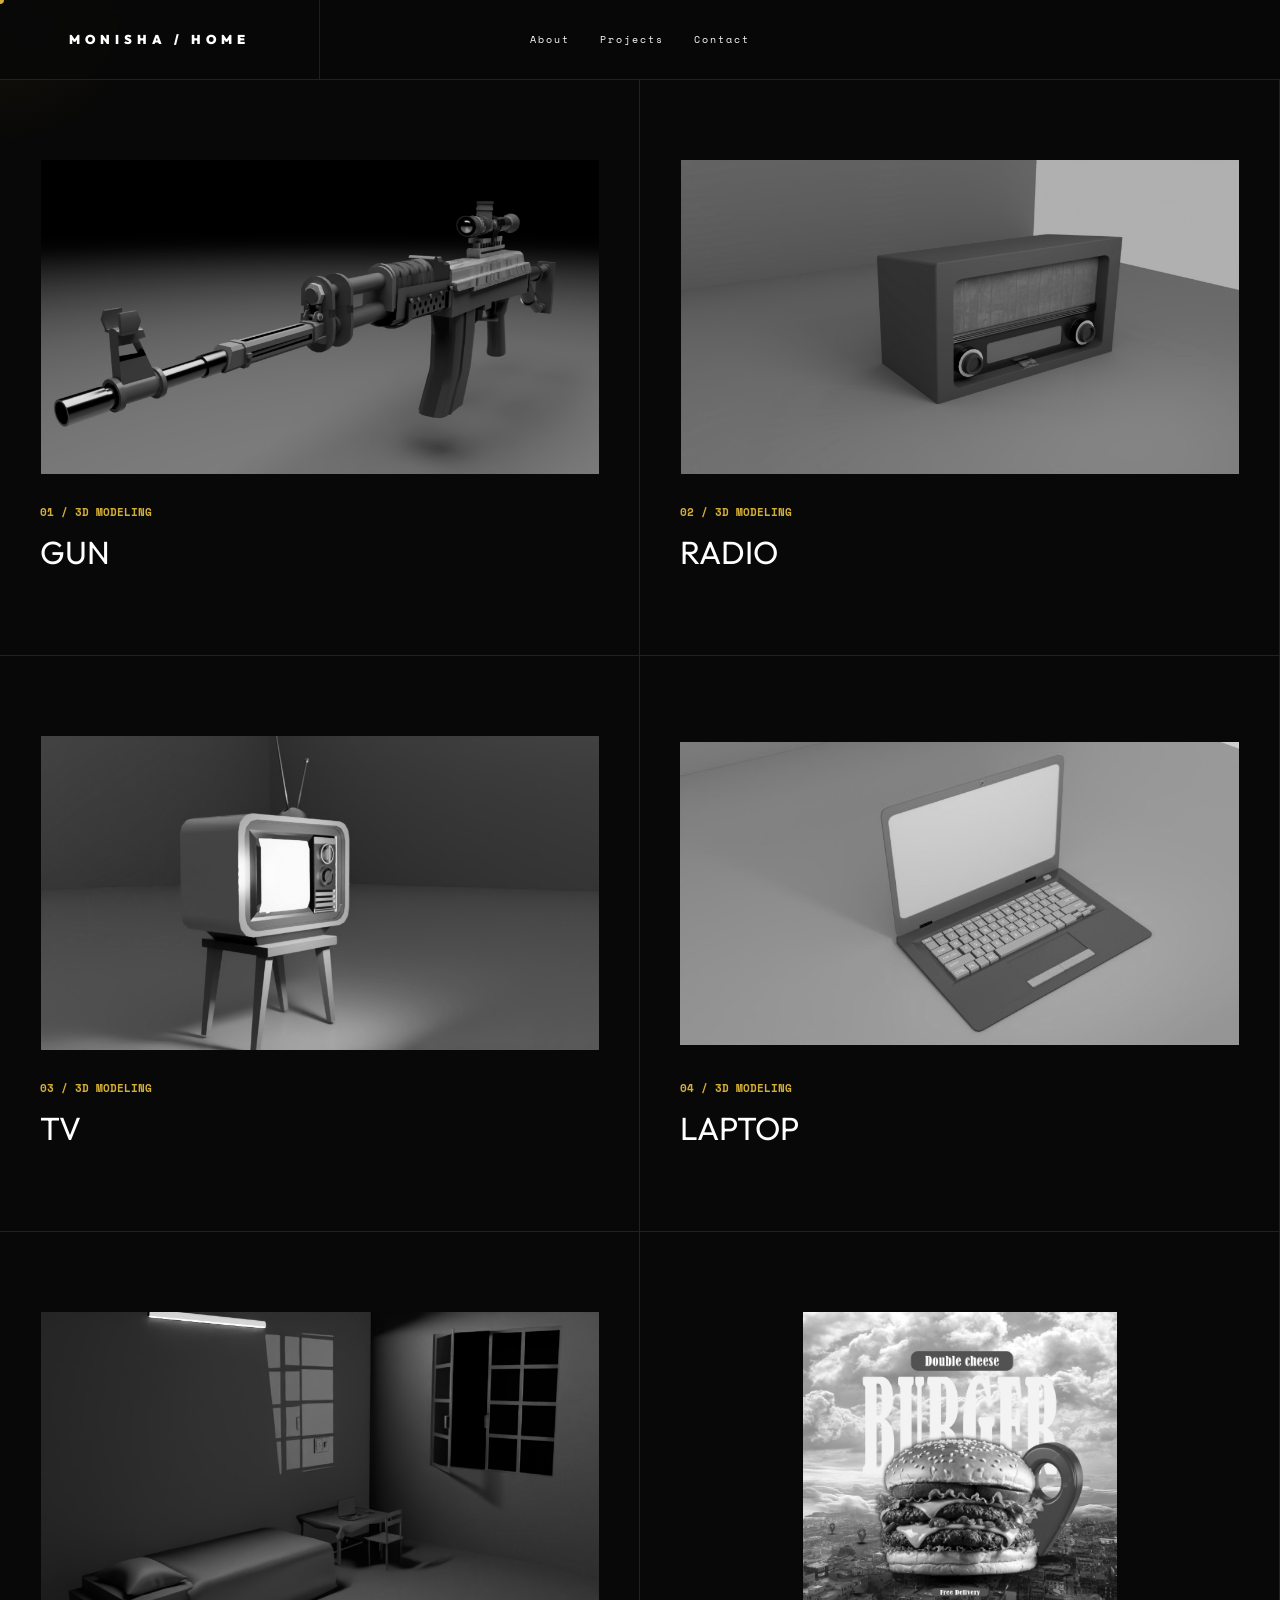
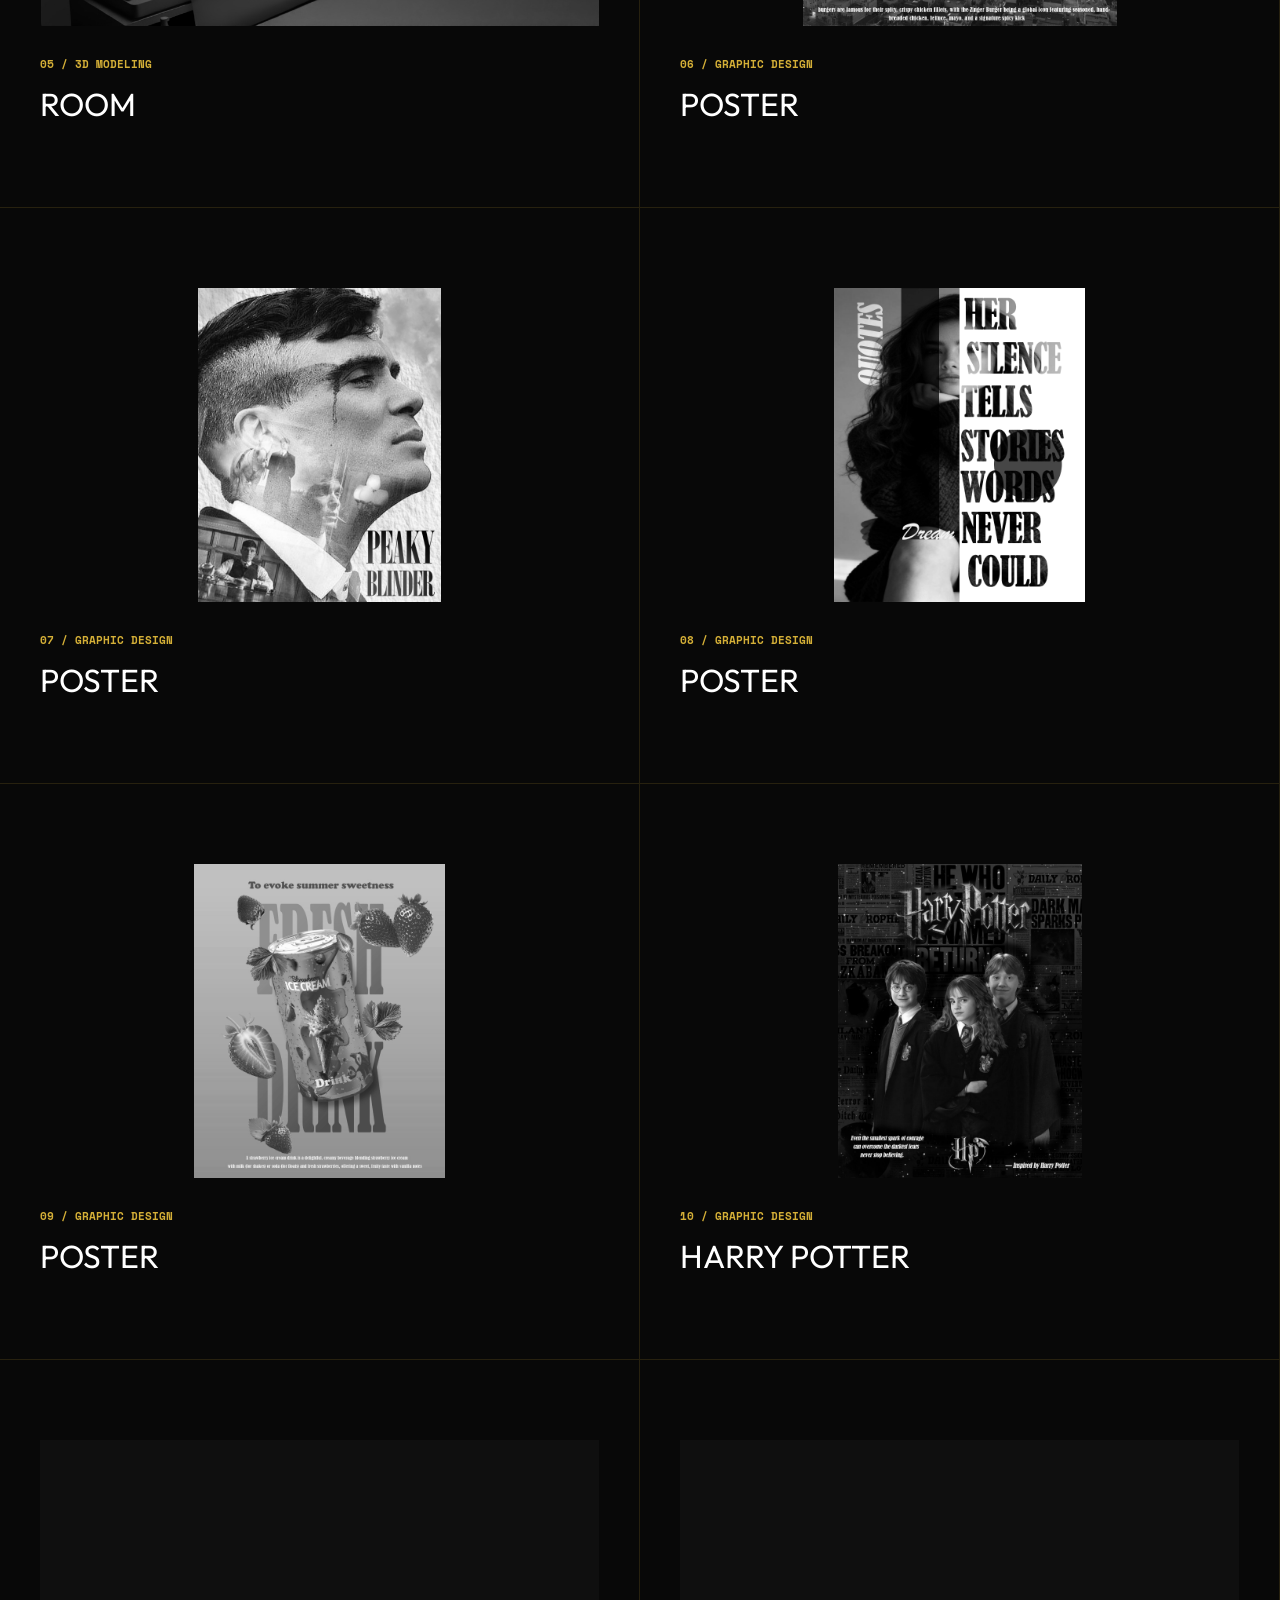
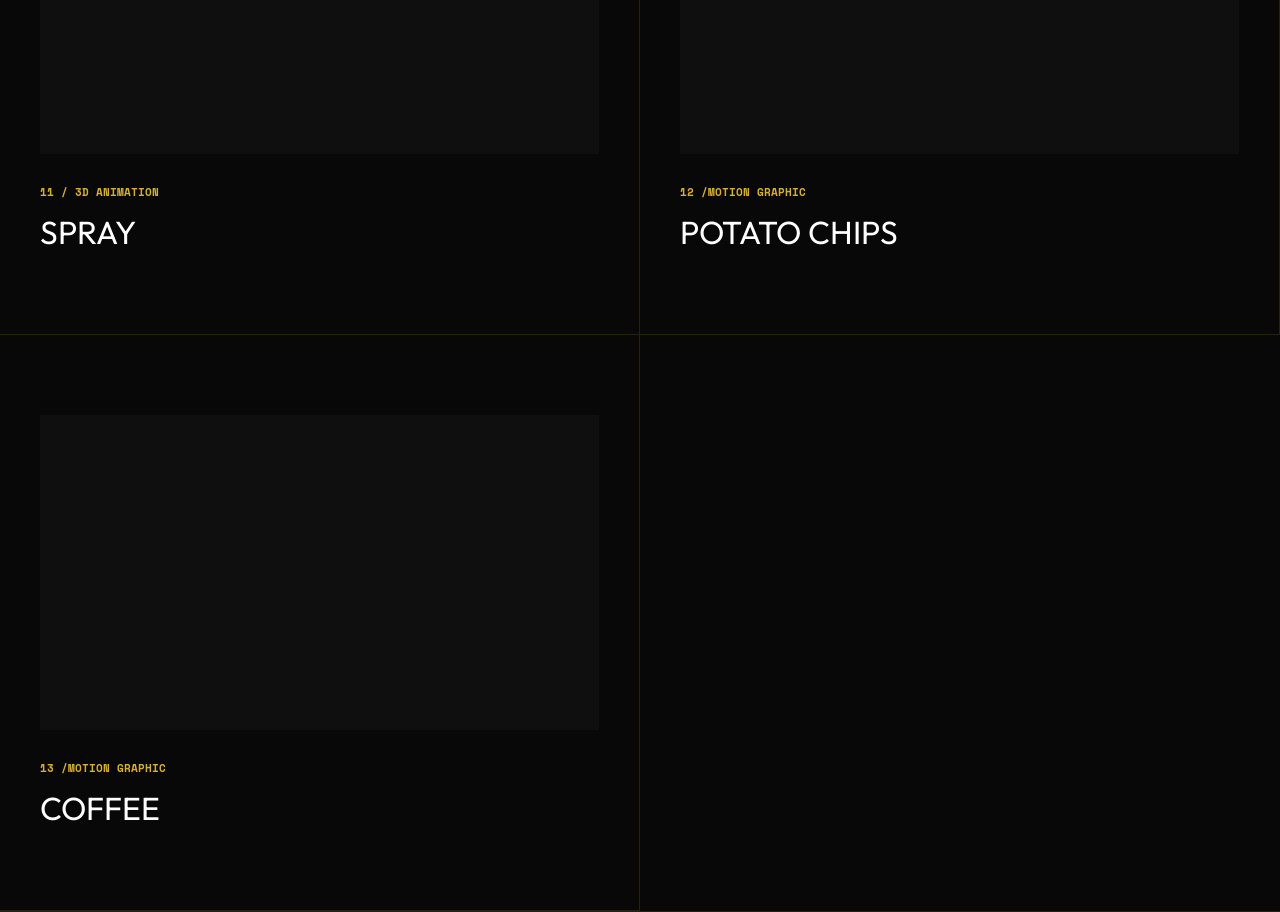
==== Project/index.html @ 7245f934 "portfolio" ====
<!DOCTYPE html>
<html lang="en">

<head>
    <meta charset="UTF-8">
    <meta name="viewport" content="width=device-width, initial-scale=1.0">
    <title>MONISHA | Portfolio</title>
    <link
        href="https://fonts.googleapis.com/css2?family=Cormorant+Garamond:ital,wght@1,600&family=Outfit:wght@100;400;900&family=Space+Mono&display=swap"
        rel="stylesheet">

    <style>
        :root {
            --bg: #080808;
            --accent: #d4af37;
            --text: #ffffff;
            --border: rgba(212, 175, 55, 0.15);
        }

        * {
            margin: 0;
            padding: 0;
            box-sizing: border-box;
            cursor: none;
        }

        html {
            scroll-behavior: smooth;
        }

        body {
            background-color: var(--bg);
            color: var(--text);
            font-family: 'Outfit', sans-serif;
            line-height: 1.4;
        }

        #cursor {
            position: fixed;
            width: 300px;
            height: 300px;
            background: radial-gradient(circle, rgba(212, 175, 55, 0.08) 0%, transparent 70%);
            border-radius: 50%;
            pointer-events: none;
            z-index: 1;
            transform: translate(-50%, -50%);
            transition: transform 0.1s ease-out;
        }

        #cursor-point {
            position: fixed;
            width: 8px;
            height: 8px;
            background: var(--accent);
            border-radius: 50%;
            pointer-events: none;
            z-index: 10001;
            transform: translate(-50%, -50%);
        }

        nav {
            position: fixed;
            width: 100%;
            height: 80px;
            display: grid;
            grid-template-columns: 1fr 2fr 1fr;
            border-bottom: 1px solid var(--border);
            background: rgba(8, 8, 8, 0.9);
            backdrop-filter: blur(10px);
            z-index: 1000;
        }

        .nav-box {
            display: flex;
            align-items: center;
            justify-content: center;
            border-right: 1px solid var(--border);
        }

        .nav-box:last-child {
            border-right: none;
        }

        .nav-logo {
            font-weight: 900;
            letter-spacing: 5px;
            font-size: 0.8rem;
            color: white;
            text-decoration: none;
        }

        .nav-links a {
            text-decoration: none;
            color: var(--text);
            font-family: 'Space Mono';
            font-size: 0.65rem;
            margin: 0 15px;
            letter-spacing: 2px;
        }

        .work-grid {
            display: grid;
            grid-template-columns: 1fr 1fr;
            border-bottom: 1px solid var(--border);
            padding-top: 80px;
        }

        .work-item {
            border-right: 1px solid var(--border);
            border-bottom: 1px solid var(--border);
            padding: 80px 40px;
            position: relative;
            overflow: hidden;
            transition: 0.5s ease;
        }

        .work-item:hover {
            background: rgba(212, 175, 55, 0.03);
        }

        .work-img {
            width: 100%;
            aspect-ratio: 16/9;
            background-color: #0f0f0f;
            margin-bottom: 30px;
            filter: saturate(0);
            transition: 0.8s ease;
            background-size: contain !important;
            background-repeat: no-repeat !important;
            background-position: center !important;
            /* Added for video support */
            object-fit: contain;
            display: block;
        }

        .work-item:hover .work-img {
            filter: saturate(1);
            transform: scale(1.02);
        }

        .work-info h3 {
            font-family: 'Space Mono';
            font-size: 0.7rem;
            color: var(--accent);
            margin-bottom: 10px;
        }

        .work-info h2 {
            font-size: 2rem;
            font-weight: 400;
            text-transform: uppercase;
        }

        @media (max-width: 768px) {

            .work-grid,
            nav {
                grid-template-columns: 1fr;
            }

            #cursor,
            #cursor-point {
                display: none;
            }

            * {
                cursor: auto !important;
            }
        }
    </style>
</head>

<body>

    <div id="cursor"></div>
    <div id="cursor-point"></div>

    <nav>
        <div class="nav-box">
            <a href="../Index.html" class="nav-logo">MONISHA / HOME </a>
        </div>
        <div class="nav-box nav-links">
            <a href="../About/index.html">About</a>
            <a href="../Project/index.html">Projects</a>
            <a href="../Contact/index.html">Contact</a>
        </div>
    </nav>

    <section id="work" class="work-grid">
        <div class="work-item">
            <div class="work-img" style="background: url('../Image/3d model gun.jpeg');"></div>
            <div class="work-info">
                <h3>01 / 3D MODELING</h3>
                <h2>GUN</h2>
            </div>
        </div>

        <div class="work-item">
            <div class="work-img" style="background: url('../Image/3d model radio.jpeg');"></div>
            <div class="work-info">
                <h3>02 / 3D MODELING</h3>
                <h2>RADIO</h2>
            </div>
        </div>

        <div class="work-item">
            <div class="work-img" style="background: url('../Image/3d model tv.jpeg');"></div>
            <div class="work-info">
                <h3>03 / 3D MODELING</h3>
                <h2>TV</h2>
            </div>
        </div>

        <div class="work-item">
            <div class="work-img" style="background: url('../Image/3d model.jpeg');"></div>
            <div class="work-info">
                <h3>04 / 3D MODELING</h3>
                <h2>LAPTOP</h2>
            </div>
        </div>

        <div class="work-item">
            <div class="work-img" style="background: url('../Image/Room_@@.jpg');"></div>
            <div class="work-info">
                <h3>05 / 3D MODELING</h3>
                <h2>ROOM</h2>
            </div>
        </div>

        <div class="work-item">
            <div class="work-img" style="background: url('../Image/poster design.jpeg');"></div>
            <div class="work-info">
                <h3>06 / GRAPHIC DESIGN</h3>
                <h2>POSTER</h2>
            </div>
        </div>

        <div class="work-item">
            <div class="work-img" style="background: url('../Image/grapchic\ design33.jpeg');"></div>
            <div class="work-info">
                <h3>07 / GRAPHIC DESIGN</h3>
                <h2>POSTER</h2>
            </div>
        </div>

        <div class="work-item">
            <div class="work-img" style="background: url('../Image/grapchic\ design\ 3.jpeg');"></div>
            <div class="work-info">
                <h3>08 / GRAPHIC DESIGN</h3>
                <h2>POSTER</h2>
            </div>
        </div>

        <div class="work-item">
            <div class="work-img" style="background: url(../Image/graphic\ design\ 2.jpeg);"></div>
            <div class="work-info">
                <h3>09 / GRAPHIC DESIGN</h3>
                <h2>POSTER</h2>
            </div>
        </div>
        <div class="work-item">
            <div class="work-img" style="background: url(../Image/harry\ potter.jpeg);"></div>
            <div class="work-info">
                <h3>10 / GRAPHIC DESIGN</h3>
                <h2>HARRY POTTER</h2>
            </div>
        </div>


        <div class="work-item">
            <video class="work-img" muted loop playsinline>
                <source src="../work.mp4/spray.mp4" type="video/mp4">
            </video>
            <div class="work-info">
                <h3>11 / 3D ANIMATION</h3>
                <h2>SPRAY</h2>
            </div>
        </div>
        <div class="work-item">
            <video class="work-img" muted loop playsinline>
                <source src="../work.mp4/chips.mp4" type="video/mp4">
            </video>
            <div class="work-info">
                <h3>12 /MOTION GRAPHIC</h3>
                <h2>POTATO CHIPS</h2>
            </div>
        </div>
        <div class="work-item">
            <video class="work-img" muted loop playsinline>
                <source src="../work.mp4/coffe.mp4" type="video/mp4">
            </video>
            <div class="work-info">
                <h3>13 /MOTION GRAPHIC</h3>
                <h2>COFFEE</h2>
            </div>
        </div>
    </section>

    <script>
        const cursor = document.getElementById('cursor');
        const point = document.getElementById('cursor-point');

        document.addEventListener('mousemove', (e) => {
            const { clientX: x, clientY: y } = e;
            cursor.style.left = x + 'px';
            cursor.style.top = y + 'px';
            point.style.left = x + 'px';
            point.style.top = y + 'px';
        });

        const hoverables = document.querySelectorAll('a, .work-item');
        hoverables.forEach(item => {
            item.addEventListener('mouseenter', () => {
                point.style.transform = 'translate(-50%, -50%) scale(4)';
                point.style.background = 'transparent';
                point.style.border = '1px solid #d4af37';

                // Video Interaction Logic
                const video = item.querySelector('video');
                if (video) video.play();
            });
            item.addEventListener('mouseleave', () => {
                point.style.transform = 'translate(-50%, -50%) scale(1)';
                point.style.background = '#d4af37';
                point.style.border = 'none';

                // Video Interaction Logic
                const video = item.querySelector('video');
                if (video) {
                    video.pause();
                    video.currentTime = 0; // Optional: resets video to start
                }
            });
        });
    </script>
</body>

</html>
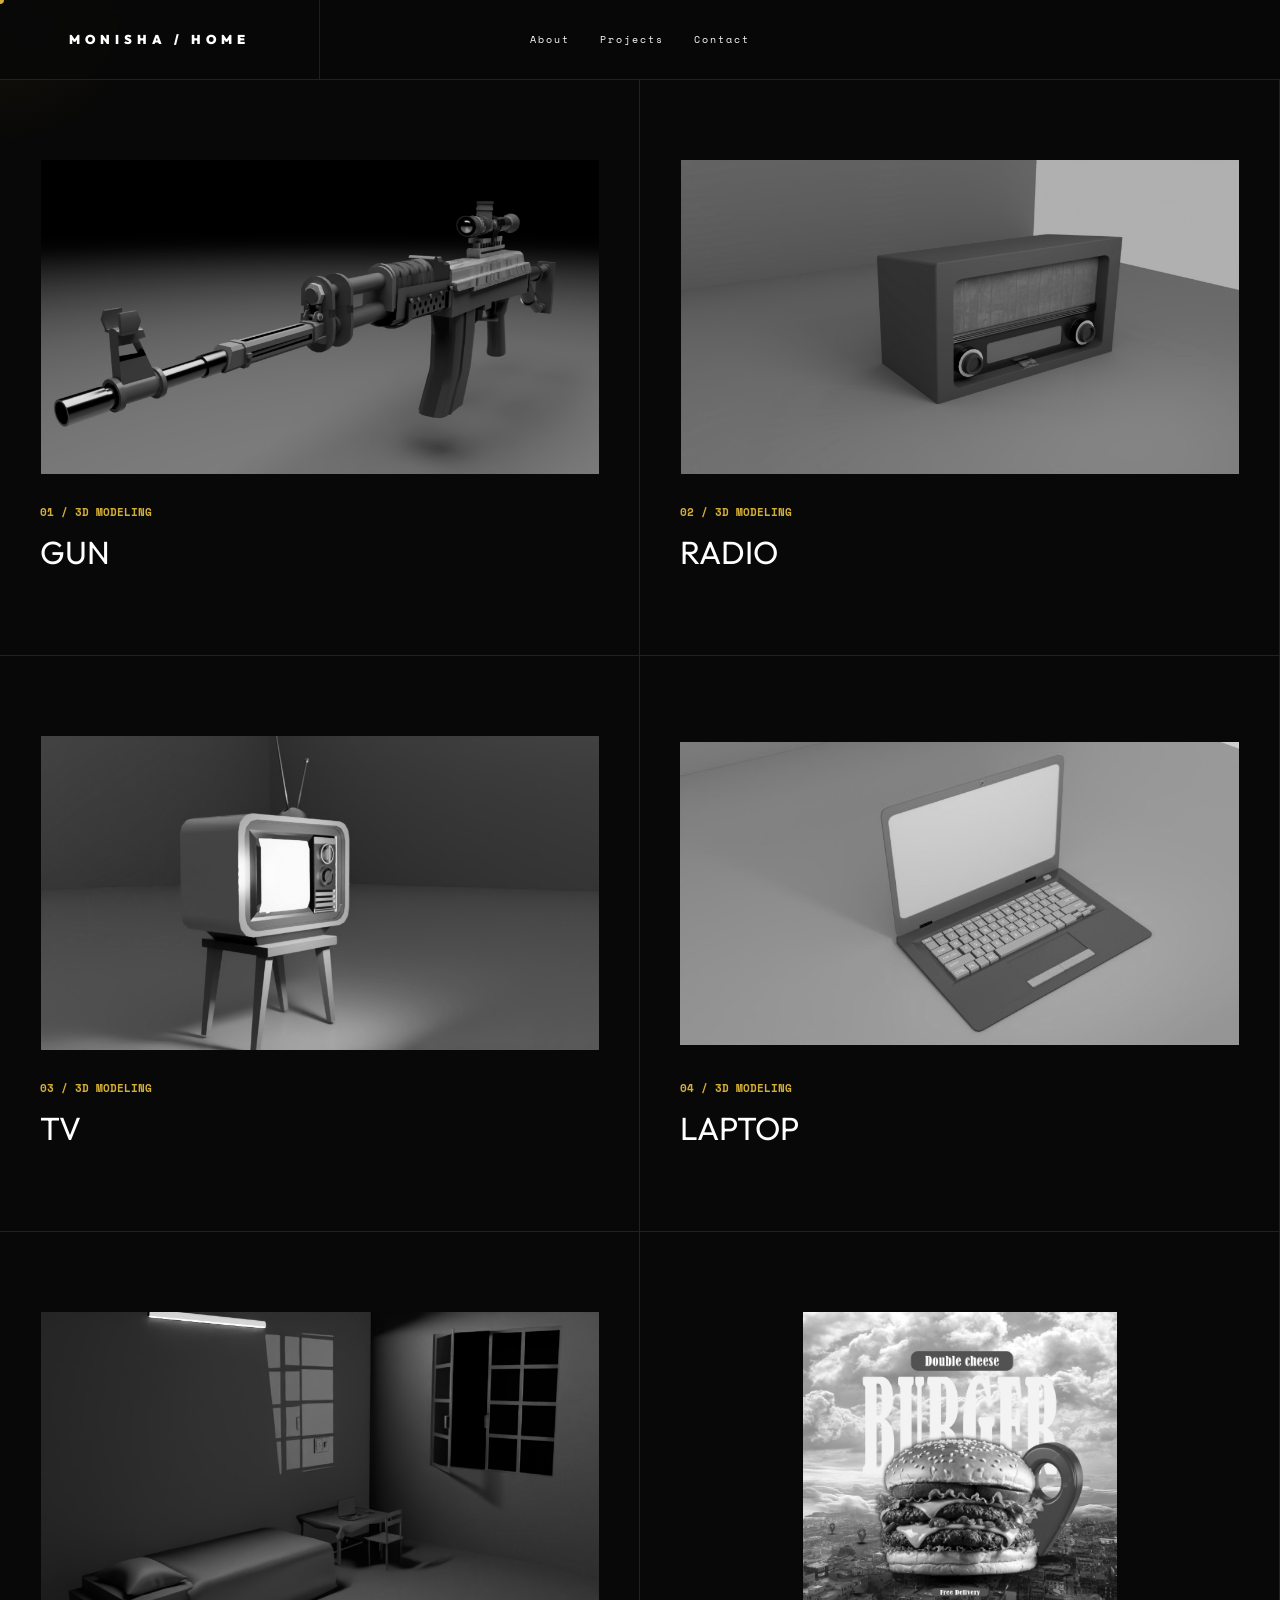
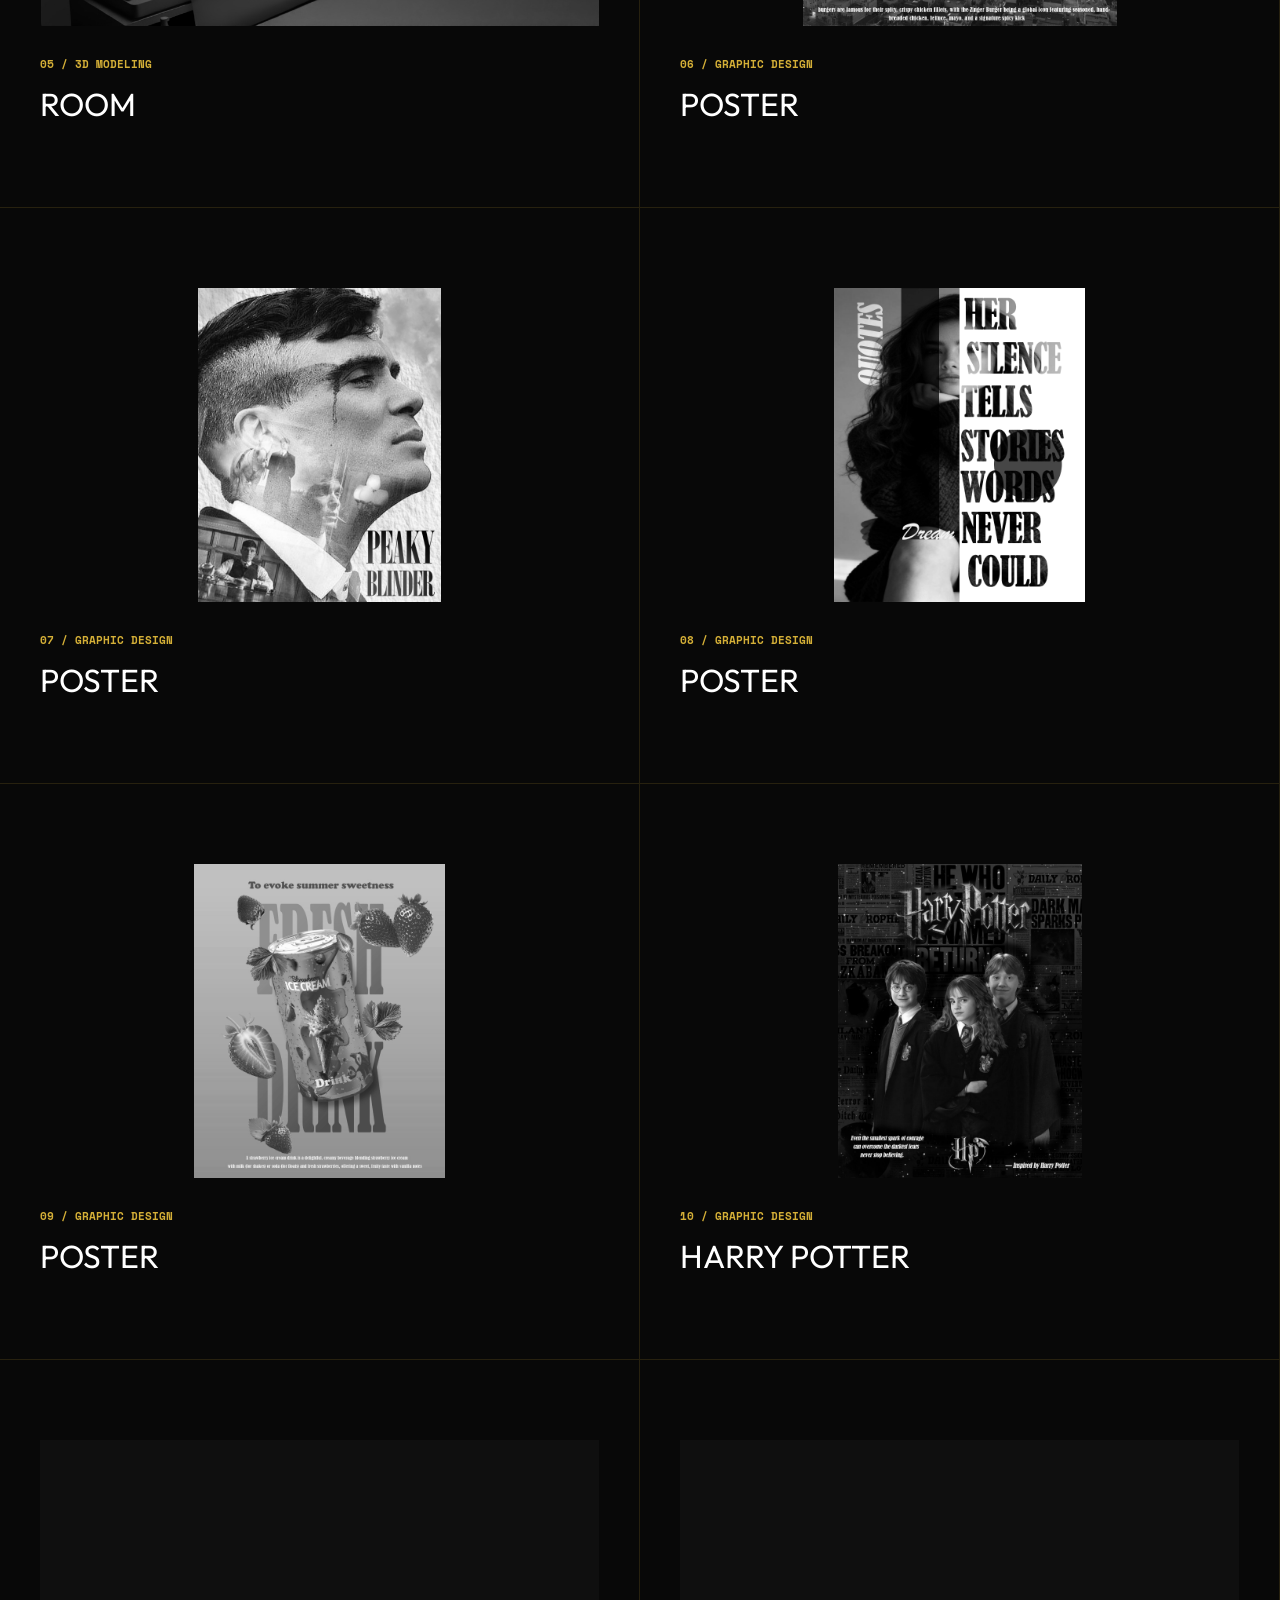
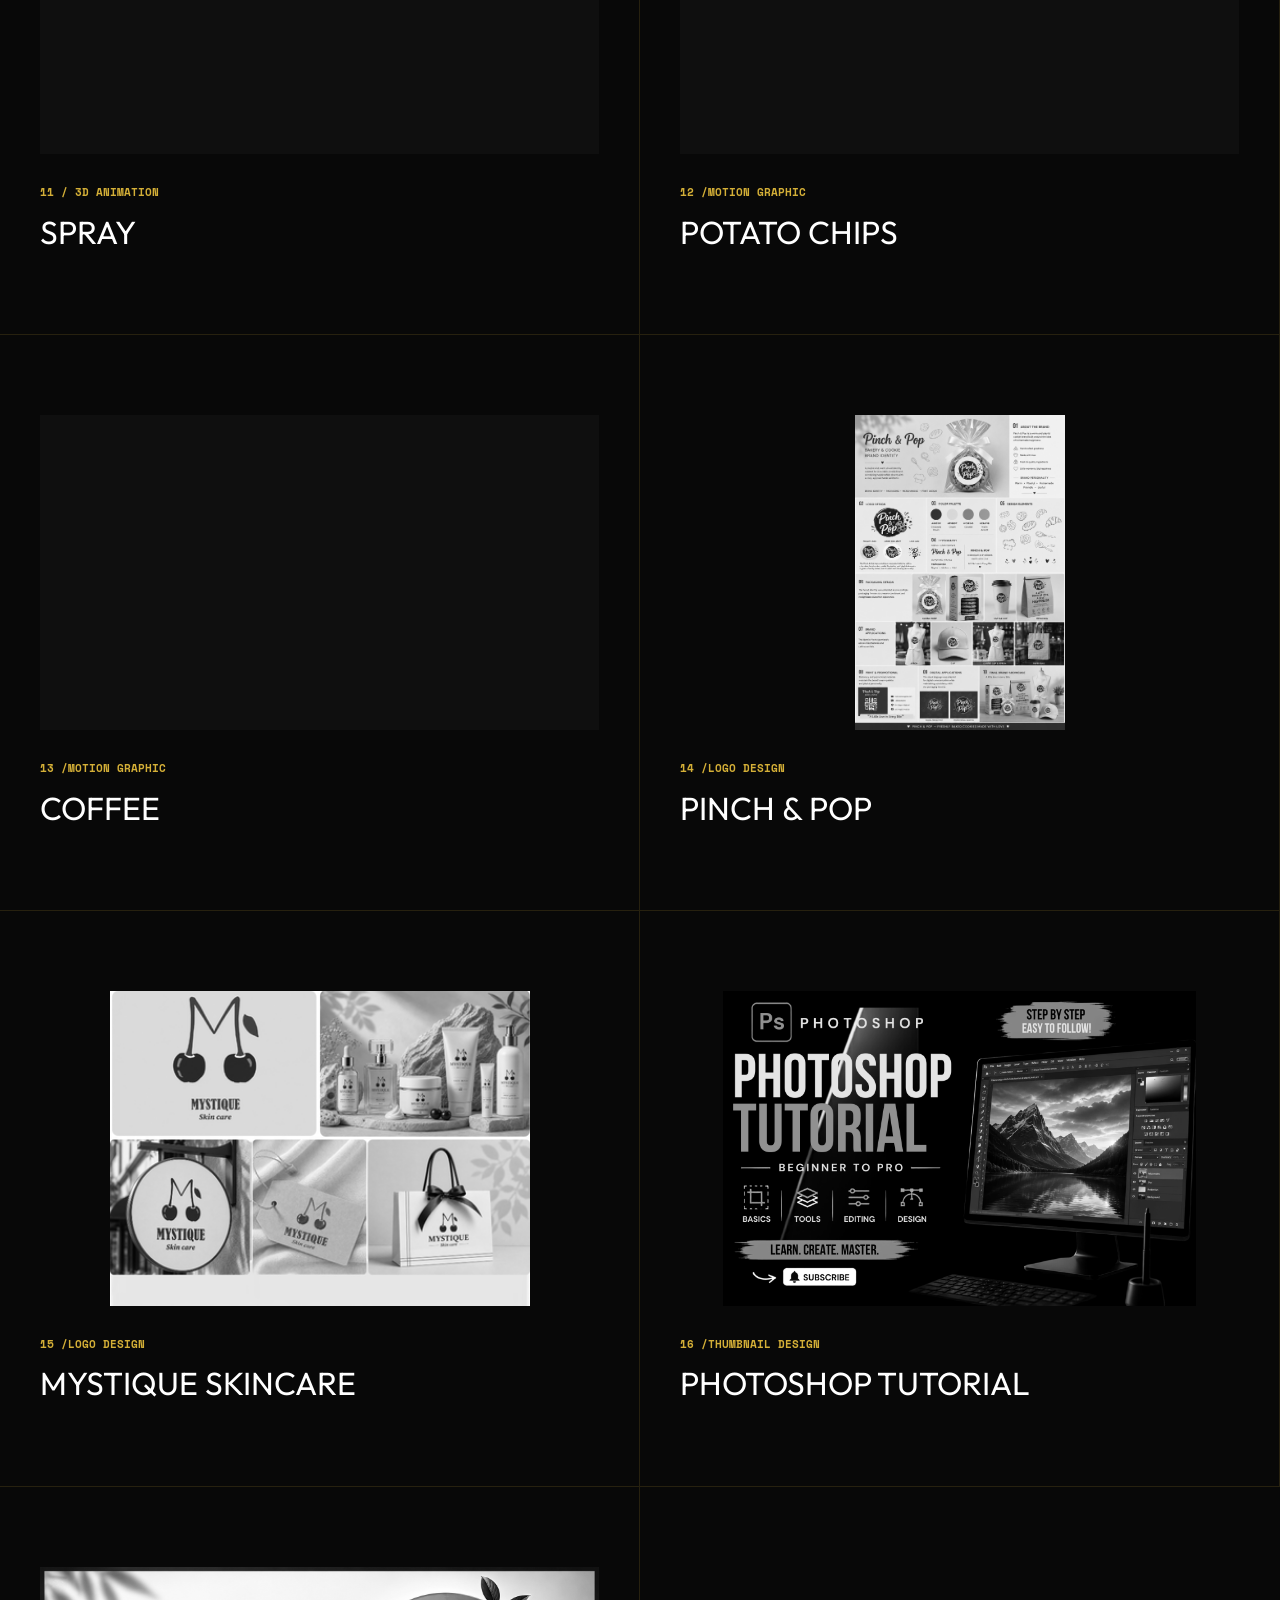
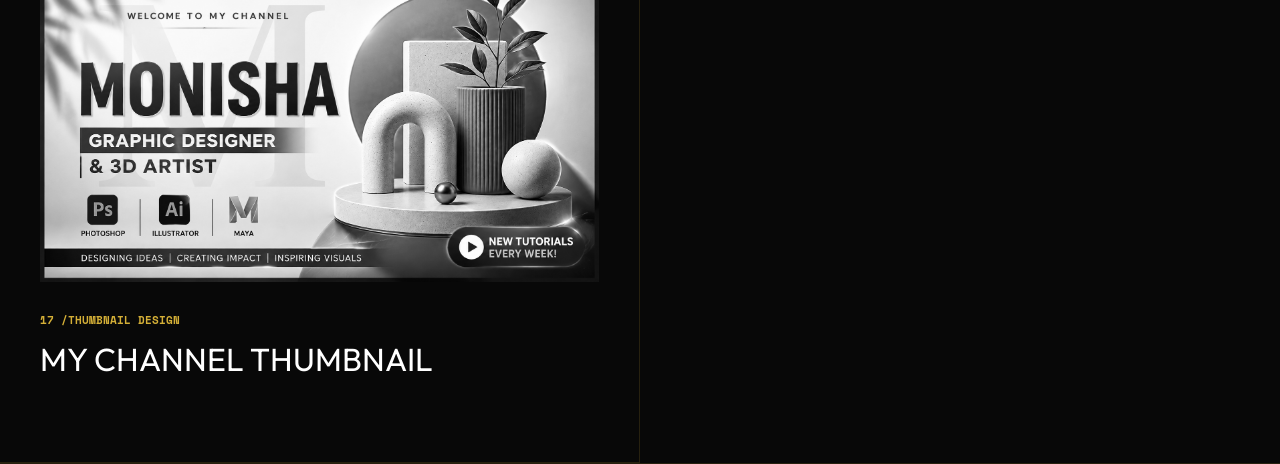
==== commit 1a391ca2: "logo" ====
--- a/Project/index.html
+++ b/Project/index.html
@@ -294,6 +294,34 @@
                 <h2>COFFEE</h2>
             </div>
         </div>
+        <div class="work-item">
+            <div class="work-img" style="background: url(../Image/complete\ brand\ product@.png);"></div>
+            <div class="work-info">
+                <h3>14 /LOGO DESIGN</h3>
+                <h2>PINCH & POP</h2>
+            </div>
+        </div>
+        <div class="work-item">
+            <div class="work-img" style="background: url(../Image/complete\ logo\ @.png);"></div>
+            <div class="work-info">
+                <h3>15 /LOGO DESIGN</h3>
+                <h2>MYSTIQUE SKINCARE </h2>
+            </div>
+        </div>
+        <div class="work-item">
+            <div class="work-img" style="background: url(../Image/Photoshop.png);"></div>
+            <div class="work-info">
+                <h3>16 /THUMBNAIL DESIGN</h3>
+                <h2>PHOTOSHOP TUTORIAL</h2>
+            </div>
+        </div>
+        <div class="work-item">
+            <div class="work-img" style="background: url(../Image/Thambnail@2..png);"></div>
+            <div class="work-info">
+                <h3>17 /THUMBNAIL DESIGN</h3>
+                <h2>MY CHANNEL THUMBNAIL</h2>
+            </div>
+        </div>
     </section>
 
     <script>
